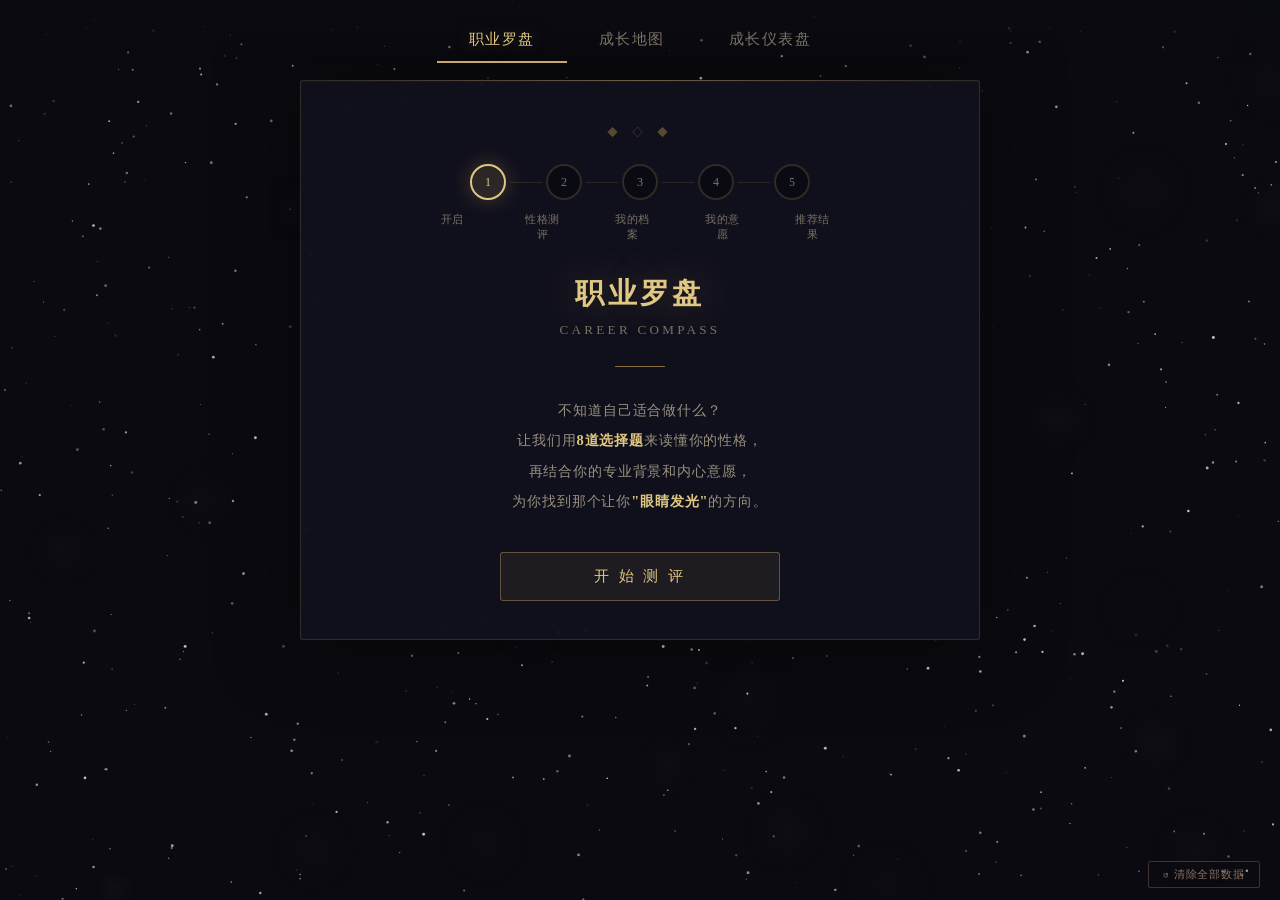
==== index.html @ 700ecfd7 "求职命运之书 - 首版发布 职业罗盘、成长地图、成长仪表盘三大专区，35个岗位数据，MBTI式性格测评。  Co-Authored-By: Claude Opus 4.7 <noreply@anthr" ====
<!DOCTYPE html>
<html lang="zh-CN">
<head>
<meta charset="UTF-8">
<meta name="viewport" content="width=device-width, initial-scale=1.0">
<title>求职命运之书 · Career Destiny</title>
<link rel="stylesheet" href="css/style.css">
</head>
<body>

<canvas id="starCanvas"></canvas>

<!-- Top Navigation -->
<nav class="top-nav">
  <button class="nav-tab active" data-zone="zone1">
    职业罗盘<span class="badge"></span>
  </button>
  <button class="nav-tab" data-zone="zone2">
    成长地图<span class="badge"></span>
  </button>
  <button class="nav-tab" data-zone="zone3">
    成长仪表盘<span class="badge"></span>
  </button>
</nav>

<!-- Zone 1: Career Compass -->
<div class="main-wrap">
  <div class="zone-container active" id="zone1"></div>
  <div class="zone-container" id="zone2"></div>
  <div class="zone-container" id="zone3"></div>
</div>

<!-- Footer reset -->
<div style="position:fixed;bottom:12px;right:20px;z-index:100;">
  <button id="hardResetBtn" style="
    background:transparent;border:1px solid rgba(200,138,126,0.3);border-radius:2px;
    color:#8a7060;font-family:inherit;font-size:0.7rem;letter-spacing:0.08em;
    padding:5px 14px;cursor:pointer;transition:all 0.3s ease;
  " onmouseover="this.style.borderColor='rgba(200,138,126,0.8)';this.style.color='#c88a7e';"
     onmouseout="this.style.borderColor='rgba(200,138,126,0.3)';this.style.color='#8a7060';"
     onclick="if(confirm('确定要清除所有数据并重新开始吗？')){localStorage.clear();location.reload();}">
    ↺ 清除全部数据
  </button>
</div>

<script src="js/data.js"></script>
<script src="js/app.js"></script>
</body>
</html>
---- css/style.css ----
/* ============================================================
   Career Destiny — 职业命运之书
   Dark Gold theme, starfield, three-zone career platform
   ============================================================ */

/* ── CSS Variables ─────────────────────────── */
:root {
  --gold: #c8a96e;
  --gold-light: #e0c882;
  --gold-dim: #8a7040;
  --gold-glow: rgba(200, 169, 110, 0.3);
  --bg: #0a0a10;
  --bg-card: rgba(18, 18, 30, 0.88);
  --text: #c8bfb0;
  --text-dim: #7a7266;
  --text-bright: #e8e0d0;
  --border: rgba(200, 169, 110, 0.18);
  --border-active: rgba(200, 169, 110, 0.5);
  --accent-red: #c88a7e;
  --accent-blue: #7ea8c8;
  --accent-green: #8ac8a0;
  --accent-purple: #a08ac8;
  --radius: 3px;
  --transition: 0.4s cubic-bezier(0.4, 0, 0.2, 1);
}

/* ── Reset ─────────────────────────────────── */
* { margin: 0; padding: 0; box-sizing: border-box; }

body {
  font-family: 'PingFang SC', 'Microsoft YaHei', 'Hiragino Sans GB', 'STSong', serif;
  background: var(--bg);
  color: var(--text);
  min-height: 100vh;
  overflow-x: hidden;
  user-select: none;
  -webkit-user-select: none;
}

/* ── Starfield Canvas ──────────────────────── */
#starCanvas {
  position: fixed;
  top: 0; left: 0;
  width: 100%; height: 100%;
  z-index: 0;
  pointer-events: none;
}

/* ── Top Navigation ────────────────────────── */
.top-nav {
  position: fixed;
  top: 0; left: 0; right: 0;
  z-index: 50;
  display: flex;
  align-items: center;
  justify-content: center;
  gap: 0;
  padding: 18px 20px 0;
  background: linear-gradient(180deg, rgba(10,10,16,0.95) 40%, transparent);
}

.nav-tab {
  position: relative;
  padding: 12px 32px;
  background: transparent;
  border: none;
  border-bottom: 2px solid transparent;
  color: var(--text-dim);
  font-family: inherit;
  font-size: 0.92rem;
  letter-spacing: 0.1em;
  cursor: pointer;
  transition: all var(--transition);
  white-space: nowrap;
}

.nav-tab:hover {
  color: #b0a590;
}

.nav-tab.active {
  color: var(--gold-light);
  border-bottom-color: var(--gold);
  text-shadow: 0 0 20px var(--gold-glow);
}

.nav-tab .badge {
  position: absolute;
  top: 6px; right: 16px;
  width: 7px; height: 7px;
  background: var(--accent-red);
  border-radius: 50%;
  opacity: 0;
  transition: opacity 0.3s ease;
}

.nav-tab .badge.show {
  opacity: 1;
  animation: pulse 2s ease infinite;
}

@keyframes pulse {
  0%, 100% { box-shadow: 0 0 0 0 rgba(200, 138, 126, 0.6); }
  50% { box-shadow: 0 0 0 6px rgba(200, 138, 126, 0); }
}

/* ── Main Layout ───────────────────────────── */
.main-wrap {
  position: relative;
  z-index: 1;
  padding-top: 80px;
  min-height: 100vh;
}

.zone-container {
  display: none;
  max-width: 720px;
  margin: 0 auto;
  padding: 0 20px 60px;
}

.zone-container.active {
  display: block;
  animation: zoneEnter 0.5s ease;
}

@keyframes zoneEnter {
  from { opacity: 0; transform: translateY(16px); }
  to { opacity: 1; transform: translateY(0); }
}

/* ── Card Base ─────────────────────────────── */
.card {
  width: 100%;
  background: var(--bg-card);
  backdrop-filter: blur(30px);
  -webkit-backdrop-filter: blur(30px);
  border: 1px solid var(--border);
  border-radius: var(--radius);
  padding: 44px 42px 38px;
  position: relative;
  box-shadow:
    0 0 80px rgba(0,0,0,0.5),
    0 0 1px rgba(200,169,110,0.2),
    inset 0 1px 0 rgba(200,169,110,0.04);
  transition: all 0.6s cubic-bezier(0.4, 0, 0.2, 1);
}

.card::before {
  content: '';
  position: absolute;
  top: -1px; left: 20px; right: 20px;
  height: 1px;
  background: linear-gradient(90deg, transparent, rgba(200,169,110,0.4), transparent);
}

.card.fade-out {
  opacity: 0;
  transform: translateY(16px);
}

/* ── Card Ornament ─────────────────────────── */
.card-ornament {
  text-align: center;
  margin-bottom: 24px;
  color: var(--gold-dim);
  font-size: 0.7rem;
  letter-spacing: 0.5em;
  opacity: 0.6;
}

/* ── Typography ────────────────────────────── */
.section-title {
  font-size: 1.8rem;
  font-weight: 600;
  text-align: center;
  color: var(--gold-light);
  letter-spacing: 0.12em;
  margin-bottom: 8px;
  text-shadow: 0 0 40px var(--gold-glow);
}

.section-subtitle {
  text-align: center;
  font-size: 0.82rem;
  color: var(--text-dim);
  letter-spacing: 0.25em;
  margin-bottom: 28px;
}

.divider-line {
  width: 50px;
  height: 1px;
  background: var(--gold-dim);
  margin: 0 auto 28px;
}

/* ── Step Indicator ────────────────────────── */
.step-indicator {
  display: flex;
  align-items: center;
  justify-content: center;
  gap: 0;
  margin-bottom: 32px;
}

.step-dot {
  display: flex;
  align-items: center;
  gap: 0;
}

.step-circle {
  width: 36px; height: 36px;
  border-radius: 50%;
  border: 2px solid rgba(200,169,110,0.2);
  display: flex;
  align-items: center;
  justify-content: center;
  font-size: 0.75rem;
  color: var(--text-dim);
  transition: all var(--transition);
  background: rgba(0,0,0,0.3);
}

.step-circle.done {
  border-color: var(--gold);
  background: rgba(200,169,110,0.1);
  color: var(--gold-light);
}

.step-circle.current {
  border-color: var(--gold-light);
  background: rgba(200,169,110,0.15);
  color: var(--gold-light);
  box-shadow: 0 0 20px var(--gold-glow);
}

.step-line {
  width: 32px; height: 1px;
  background: rgba(200,169,110,0.15);
  margin: 0 4px;
  transition: all var(--transition);
}

.step-line.done {
  background: var(--gold-dim);
}

.step-label-row {
  display: flex;
  justify-content: center;
  gap: 72px;
  margin-bottom: 36px;
}

.step-label {
  font-size: 0.7rem;
  color: var(--text-dim);
  letter-spacing: 0.08em;
  text-align: center;
  width: 36px;
  margin-left: -18px;
  transition: all var(--transition);
}

.step-label:nth-child(1) { margin-left: -15px; }

.step-label.active {
  color: var(--gold-light);
}

/* ── Buttons ───────────────────────────────── */
.btn-primary {
  display: inline-block;
  padding: 13px 38px;
  background: rgba(200,169,110,0.08);
  border: 1px solid rgba(200,169,110,0.4);
  border-radius: var(--radius);
  color: var(--gold-light);
  font-family: inherit;
  font-size: 0.95rem;
  letter-spacing: 0.2em;
  cursor: pointer;
  transition: all var(--transition);
  text-align: center;
}

.btn-primary:hover {
  background: rgba(200,169,110,0.14);
  border-color: var(--gold);
  box-shadow: 0 0 35px rgba(200,169,110,0.18);
  transform: translateY(-1px);
}

.btn-secondary {
  display: inline-block;
  padding: 10px 28px;
  background: transparent;
  border: 1px solid rgba(255,255,255,0.1);
  border-radius: var(--radius);
  color: var(--text-dim);
  font-family: inherit;
  font-size: 0.85rem;
  letter-spacing: 0.12em;
  cursor: pointer;
  transition: all var(--transition);
}

.btn-secondary:hover {
  border-color: rgba(255,255,255,0.25);
  color: #a09888;
}

.btn-block {
  display: block;
  width: 100%;
  margin: 0 auto;
}

.btn-row {
  display: flex;
  gap: 14px;
  justify-content: center;
  margin-top: 28px;
}

/* ── Quiz Choices ──────────────────────────── */
.quiz-choices {
  display: flex;
  flex-direction: column;
  gap: 11px;
}

.quiz-choice {
  width: 100%;
  text-align: left;
  padding: 16px 22px;
  background: rgba(255,255,255,0.02);
  border: 1px solid rgba(200,169,110,0.14);
  border-radius: var(--radius);
  color: #a09888;
  font-family: inherit;
  font-size: 0.93rem;
  letter-spacing: 0.06em;
  cursor: pointer;
  transition: all 0.3s ease;
  position: relative;
  overflow: hidden;
}

.quiz-choice::after {
  content: '';
  position: absolute;
  left: 0; top: 0;
  width: 2px; height: 100%;
  background: var(--gold-dim);
  transform: scaleY(0);
  transition: transform 0.3s ease;
}

.quiz-choice:hover {
  background: rgba(200,169,110,0.05);
  border-color: rgba(200,169,110,0.4);
  color: #c8b898;
  padding-left: 26px;
}

.quiz-choice:hover::after {
  transform: scaleY(1);
}

.quiz-choice.selected {
  border-color: rgba(200,169,110,0.8);
  background: rgba(200,169,110,0.1);
  color: var(--gold-light);
}

.quiz-choice.disabled {
  pointer-events: none;
  opacity: 0.35;
}

.quiz-choice .q-icon {
  display: inline-block;
  width: 24px;
  margin-right: 10px;
  opacity: 0.5;
  font-size: 0.85rem;
}

/* ── Form Elements ─────────────────────────── */
.form-group {
  margin-bottom: 20px;
}

.form-label {
  display: block;
  font-size: 0.8rem;
  color: var(--text-dim);
  letter-spacing: 0.1em;
  margin-bottom: 8px;
}

.form-input,
.form-select {
  width: 100%;
  padding: 12px 16px;
  background: rgba(255,255,255,0.03);
  border: 1px solid rgba(200,169,110,0.15);
  border-radius: var(--radius);
  color: var(--text);
  font-family: inherit;
  font-size: 0.9rem;
  letter-spacing: 0.05em;
  outline: none;
  transition: all var(--transition);
}

.form-input:focus,
.form-select:focus {
  border-color: var(--border-active);
  background: rgba(200,169,110,0.04);
  box-shadow: 0 0 15px rgba(200,169,110,0.06);
}

.form-select {
  appearance: none;
  -webkit-appearance: none;
  cursor: pointer;
  background-image: url("data:image/svg+xml,%3Csvg xmlns='http://www.w3.org/2000/svg' width='12' height='8' viewBox='0 0 12 8'%3E%3Cpath d='M1 1l5 5 5-5' stroke='%238a7040' fill='none' stroke-width='1.5'/%3E%3C/svg%3E");
  background-repeat: no-repeat;
  background-position: right 14px center;
}

/* ── Tag Select ────────────────────────────── */
.tag-group {
  display: flex;
  flex-wrap: wrap;
  gap: 10px;
}

.tag-chip {
  padding: 8px 18px;
  border: 1px solid rgba(200,169,110,0.2);
  border-radius: 20px;
  font-size: 0.82rem;
  letter-spacing: 0.05em;
  color: var(--text-dim);
  cursor: pointer;
  transition: all 0.25s ease;
  background: transparent;
  font-family: inherit;
}

.tag-chip:hover {
  border-color: rgba(200,169,110,0.5);
  color: #b0a088;
}

.tag-chip.selected {
  border-color: var(--gold);
  background: rgba(200,169,110,0.12);
  color: var(--gold-light);
}

/* ── Sortable Priority ─────────────────────── */
.priority-list {
  display: flex;
  flex-direction: column;
  gap: 8px;
}

.priority-item {
  display: flex;
  align-items: center;
  gap: 12px;
  padding: 10px 16px;
  border: 1px solid rgba(200,169,110,0.12);
  border-radius: var(--radius);
  cursor: grab;
  transition: all 0.25s ease;
}

.priority-item:hover {
  border-color: rgba(200,169,110,0.3);
  background: rgba(200,169,110,0.03);
}

.priority-rank {
  width: 24px; height: 24px;
  border-radius: 50%;
  border: 1px solid var(--gold-dim);
  display: flex;
  align-items: center;
  justify-content: center;
  font-size: 0.7rem;
  color: var(--gold-light);
}

.priority-rank.p1 { border-color: var(--gold-light); background: rgba(200,169,110,0.2); }
.priority-rank.p2 { border-color: var(--gold-dim); background: rgba(200,169,110,0.1); }
.priority-rank.p3 { border-color: rgba(200,169,110,0.3); }

.priority-label {
  font-size: 0.85rem;
  letter-spacing: 0.06em;
  color: var(--text);
}

.priority-arrows {
  margin-left: auto;
  display: flex;
  flex-direction: column;
  gap: 2px;
}

.priority-arrows button {
  background: none;
  border: none;
  color: var(--text-dim);
  cursor: pointer;
  font-size: 0.6rem;
  padding: 2px 6px;
  transition: color 0.2s ease;
}

.priority-arrows button:hover {
  color: var(--gold-light);
}

/* ── Recommendation Cards ──────────────────── */
.reco-section-label {
  font-size: 0.75rem;
  color: var(--gold-dim);
  letter-spacing: 0.2em;
  text-align: center;
  margin-bottom: 14px;
  margin-top: 24px;
}

.reco-section-label:first-child {
  margin-top: 0;
}

.job-card {
  border: 1px solid rgba(200,169,110,0.15);
  border-radius: var(--radius);
  padding: 20px 22px;
  margin-bottom: 12px;
  cursor: pointer;
  transition: all var(--transition);
  position: relative;
  overflow: hidden;
}

.job-card:hover {
  border-color: rgba(200,169,110,0.45);
  background: rgba(200,169,110,0.04);
  transform: translateY(-2px);
  box-shadow: 0 8px 30px rgba(0,0,0,0.3);
}

.job-card.expanded {
  border-color: rgba(200,169,110,0.6);
  background: rgba(200,169,110,0.05);
}

.job-card-header {
  display: flex;
  align-items: center;
  justify-content: space-between;
  margin-bottom: 6px;
}

.job-card-title {
  font-size: 1.05rem;
  font-weight: 600;
  color: var(--gold-light);
  letter-spacing: 0.08em;
}

.job-card-match {
  font-size: 0.85rem;
  font-weight: 700;
  letter-spacing: 0.05em;
}

.job-card-match.high { color: var(--accent-green); }
.job-card-match.medium { color: var(--gold-light); }
.job-card-match.low { color: var(--text-dim); }

.job-card-meta {
  font-size: 0.8rem;
  color: var(--text-dim);
  letter-spacing: 0.05em;
  margin-bottom: 6px;
}

.job-card-tags {
  display: flex;
  flex-wrap: wrap;
  gap: 8px;
  margin-top: 8px;
}

.job-card-tag {
  padding: 4px 12px;
  border: 1px solid rgba(200,169,110,0.2);
  border-radius: 2px;
  font-size: 0.72rem;
  color: var(--gold-dim);
  letter-spacing: 0.06em;
}

.job-card-detail {
  display: none;
  margin-top: 16px;
  padding-top: 16px;
  border-top: 1px solid rgba(200,169,110,0.1);
  font-size: 0.88rem;
  line-height: 1.9;
  color: #a09888;
  letter-spacing: 0.04em;
}

.job-card.expanded .job-card-detail {
  display: block;
  animation: fadeSlideIn 0.4s ease;
}

.job-card-detail h4 {
  color: var(--gold-light);
  font-size: 0.85rem;
  margin: 12px 0 6px;
  letter-spacing: 0.1em;
}

.job-card-detail ul {
  list-style: none;
  padding-left: 0;
}

.job-card-detail ul li::before {
  content: '— ';
  color: var(--gold-dim);
}

.job-card-lock {
  display: inline-block;
  margin-top: 14px;
  padding: 8px 24px;
  border: 1px solid var(--gold);
  border-radius: var(--radius);
  color: var(--gold-light);
  font-size: 0.82rem;
  letter-spacing: 0.12em;
  cursor: pointer;
  background: rgba(200,169,110,0.08);
  transition: all var(--transition);
}

.job-card-lock:hover {
  background: rgba(200,169,110,0.18);
  box-shadow: 0 0 25px var(--gold-glow);
}

.job-card-lock.locked {
  border-color: var(--accent-green);
  color: var(--accent-green);
  background: rgba(138, 200, 160, 0.08);
  pointer-events: none;
}

.job-card-special {
  position: absolute;
  top: 12px; right: 14px;
  font-size: 0.68rem;
  padding: 3px 10px;
  border-radius: 2px;
  letter-spacing: 0.08em;
}

.job-card-special.surprise {
  border: 1px solid var(--accent-purple);
  color: var(--accent-purple);
  background: rgba(160, 138, 200, 0.08);
}

/* ── Progress Bar ──────────────────────────── */
.progress-wrap {
  display: flex;
  align-items: center;
  gap: 12px;
  margin-top: 24px;
}

.progress-bar {
  flex: 1;
  height: 2px;
  background: rgba(255,255,255,0.06);
  border-radius: 1px;
  overflow: hidden;
}

.progress-fill {
  height: 100%;
  background: linear-gradient(90deg, var(--gold-dim), var(--gold-light));
  transition: width 0.8s cubic-bezier(0.4, 0, 0.2, 1);
  width: 0%;
}

.progress-text {
  font-size: 0.7rem;
  color: var(--text-dim);
  letter-spacing: 0.12em;
  white-space: nowrap;
}

/* ── Zone 2: Roadmap ───────────────────────── */
.roadmap-job-selector {
  display: flex;
  gap: 10px;
  margin-bottom: 28px;
  flex-wrap: wrap;
}

.roadmap-job-chip {
  padding: 8px 18px;
  border: 1px solid rgba(200,169,110,0.2);
  border-radius: 2px;
  font-size: 0.82rem;
  letter-spacing: 0.06em;
  color: var(--text-dim);
  cursor: pointer;
  background: transparent;
  font-family: inherit;
  transition: all var(--transition);
}

.roadmap-job-chip:hover {
  border-color: rgba(200,169,110,0.5);
  color: #b0a088;
}

.roadmap-job-chip.active {
  border-color: var(--gold);
  background: rgba(200,169,110,0.1);
  color: var(--gold-light);
}

.roadmap-job-chip.locked-target {
  border-color: var(--accent-green);
  color: var(--accent-green);
}

/* Timeline */
.timeline {
  position: relative;
  padding-left: 28px;
  margin: 20px 0;
}

.timeline::before {
  content: '';
  position: absolute;
  left: 8px; top: 4px; bottom: 4px;
  width: 1px;
  background: rgba(200,169,110,0.15);
}

.timeline-item {
  position: relative;
  margin-bottom: 24px;
  padding-left: 10px;
}

.timeline-item::before {
  content: '';
  position: absolute;
  left: -22px; top: 6px;
  width: 8px; height: 8px;
  border-radius: 50%;
  border: 1px solid var(--gold-dim);
  background: var(--bg);
  transition: all var(--transition);
}

.timeline-item.current::before {
  border-color: var(--gold-light);
  background: var(--gold-light);
  box-shadow: 0 0 10px var(--gold-glow);
}

.timeline-item .tl-title {
  font-size: 0.95rem;
  color: var(--gold-light);
  letter-spacing: 0.06em;
  margin-bottom: 4px;
}

.timeline-item .tl-desc {
  font-size: 0.82rem;
  color: var(--text-dim);
  line-height: 1.7;
  letter-spacing: 0.04em;
}

.timeline-item .tl-tags {
  display: flex;
  flex-wrap: wrap;
  gap: 6px;
  margin-top: 6px;
}

.timeline-item .tl-tag {
  padding: 3px 10px;
  border: 1px solid rgba(255,255,255,0.08);
  border-radius: 2px;
  font-size: 0.7rem;
  color: var(--text-dim);
}

/* Skill tree */
.skill-tree {
  display: grid;
  grid-template-columns: 1fr 1fr;
  gap: 14px;
}

.skill-node {
  border: 1px solid rgba(200,169,110,0.12);
  border-radius: var(--radius);
  padding: 14px 16px;
}

.skill-node.required { border-left: 3px solid var(--accent-red); }
.skill-node.recommended { border-left: 3px solid var(--accent-blue); }
.skill-node.advanced { border-left: 3px solid var(--accent-green); }

.skill-node .sn-name {
  font-size: 0.9rem;
  color: var(--text-bright);
  letter-spacing: 0.05em;
  margin-bottom: 2px;
}

.skill-node .sn-type {
  font-size: 0.65rem;
  letter-spacing: 0.1em;
  margin-bottom: 8px;
  display: inline-block;
  padding: 2px 8px;
  border-radius: 2px;
}

.sn-type.required-tag { color: var(--accent-red); border: 1px solid rgba(200,138,126,0.3); }
.sn-type.recommended-tag { color: var(--accent-blue); border: 1px solid rgba(126,168,200,0.3); }
.sn-type.advanced-tag { color: var(--accent-green); border: 1px solid rgba(138,200,160,0.3); }

.skill-node .sn-desc {
  font-size: 0.75rem;
  color: var(--text-dim);
  line-height: 1.6;
}

/* ── Zone 3: Dashboard ─────────────────────── */
.dashboard-grid {
  display: grid;
  grid-template-columns: 1fr 1fr;
  gap: 16px;
}

.dash-card {
  border: 1px solid rgba(200,169,110,0.12);
  border-radius: var(--radius);
  padding: 18px 20px;
  background: rgba(255,255,255,0.01);
}

.dash-card.full-width {
  grid-column: 1 / -1;
}

.dash-card h4 {
  font-size: 0.82rem;
  color: var(--gold-light);
  letter-spacing: 0.08em;
  margin-bottom: 14px;
}

/* Gauge */
.gauge-wrap {
  display: flex;
  flex-direction: column;
  align-items: center;
  padding: 12px 0;
}

.gauge-semicircle {
  width: 160px; height: 80px;
  position: relative;
  overflow: hidden;
}

.gauge-semicircle::before {
  content: '';
  position: absolute;
  width: 160px; height: 160px;
  border-radius: 50%;
  border: 10px solid rgba(255,255,255,0.06);
  bottom: 0;
  box-sizing: border-box;
}

.gauge-fill {
  position: absolute;
  width: 160px; height: 160px;
  border-radius: 50%;
  bottom: 0;
  border: 10px solid transparent;
  border-top-color: var(--gold);
  border-right-color: var(--gold);
  transform: rotate(-135deg);
  transition: transform 0.8s cubic-bezier(0.4, 0, 0.2, 1);
  box-sizing: border-box;
  clip: rect(0, 160px, 80px, 0);
}

.gauge-value {
  font-size: 2rem;
  font-weight: 700;
  color: var(--gold-light);
  margin-top: 8px;
}

.gauge-label {
  font-size: 0.7rem;
  color: var(--text-dim);
  letter-spacing: 0.1em;
}

/* Skill progress bars */
.skill-progress-list {
  display: flex;
  flex-direction: column;
  gap: 14px;
}

.skill-progress-item {}
.skill-progress-header {
  display: flex;
  justify-content: space-between;
  margin-bottom: 4px;
}

.skill-progress-name {
  font-size: 0.82rem;
  color: var(--text);
  letter-spacing: 0.04em;
}

.skill-progress-pct {
  font-size: 0.75rem;
  color: var(--gold-dim);
}

.skill-progress-bar {
  height: 4px;
  background: rgba(255,255,255,0.05);
  border-radius: 2px;
  overflow: hidden;
  cursor: pointer;
}

.skill-progress-fill {
  height: 100%;
  background: linear-gradient(90deg, var(--gold-dim), var(--gold-light));
  border-radius: 2px;
  transition: width 0.5s ease;
}

/* Milestone checkbox */
.milestone-list {
  display: flex;
  flex-direction: column;
  gap: 10px;
}

.milestone-item {
  display: flex;
  align-items: center;
  gap: 10px;
  padding: 8px 0;
  cursor: pointer;
}

.milestone-check {
  width: 20px; height: 20px;
  border: 1px solid rgba(200,169,110,0.3);
  border-radius: 2px;
  display: flex;
  align-items: center;
  justify-content: center;
  font-size: 0.6rem;
  transition: all var(--transition);
  flex-shrink: 0;
}

.milestone-check.done {
  background: rgba(138,200,160,0.2);
  border-color: var(--accent-green);
  color: var(--accent-green);
}

.milestone-text {
  font-size: 0.82rem;
  color: var(--text);
  letter-spacing: 0.04em;
}

.milestone-text.done {
  color: var(--text-dim);
  text-decoration: line-through;
}

/* ── Animations ────────────────────────────── */
@keyframes fadeSlideIn {
  from { opacity: 0; transform: translateY(10px); }
  to { opacity: 1; transform: translateY(0); }
}

@keyframes fadeIn {
  from { opacity: 0; }
  to { opacity: 1; }
}

.fade-in {
  animation: fadeIn 0.5s ease forwards;
}

.fade-slide {
  opacity: 0;
  animation: fadeSlideIn 0.5s ease forwards;
}

/* ── Empty state ───────────────────────────── */
.empty-state {
  text-align: center;
  padding: 48px 20px;
}

.empty-state .empty-icon {
  font-size: 3rem;
  margin-bottom: 16px;
  opacity: 0.5;
}

.empty-state p {
  color: var(--text-dim);
  font-size: 0.9rem;
  letter-spacing: 0.06em;
  line-height: 1.8;
}

/* ── Notification toast ────────────────────── */
.toast {
  position: fixed;
  top: 100px;
  left: 50%;
  transform: translateX(-50%);
  z-index: 200;
  padding: 10px 24px;
  border: 1px solid var(--gold);
  border-radius: var(--radius);
  background: rgba(20,20,30,0.95);
  color: var(--gold-light);
  font-size: 0.85rem;
  letter-spacing: 0.08em;
  opacity: 0;
  transition: opacity 0.4s ease;
  pointer-events: none;
}

.toast.show {
  opacity: 1;
}

/* ── Responsive ────────────────────────────── */
@media (max-width: 700px) {
  .nav-tab { padding: 10px 16px; font-size: 0.78rem; }
  .card { padding: 28px 18px 24px; }
  .section-title { font-size: 1.4rem; }
  .step-label-row { gap: 40px; }
  .dashboard-grid { grid-template-columns: 1fr; }
  .skill-tree { grid-template-columns: 1fr; }
}

@media (max-width: 480px) {
  .nav-tab { padding: 8px 10px; font-size: 0.7rem; letter-spacing: 0.04em; }
  .step-line { width: 16px; }
}
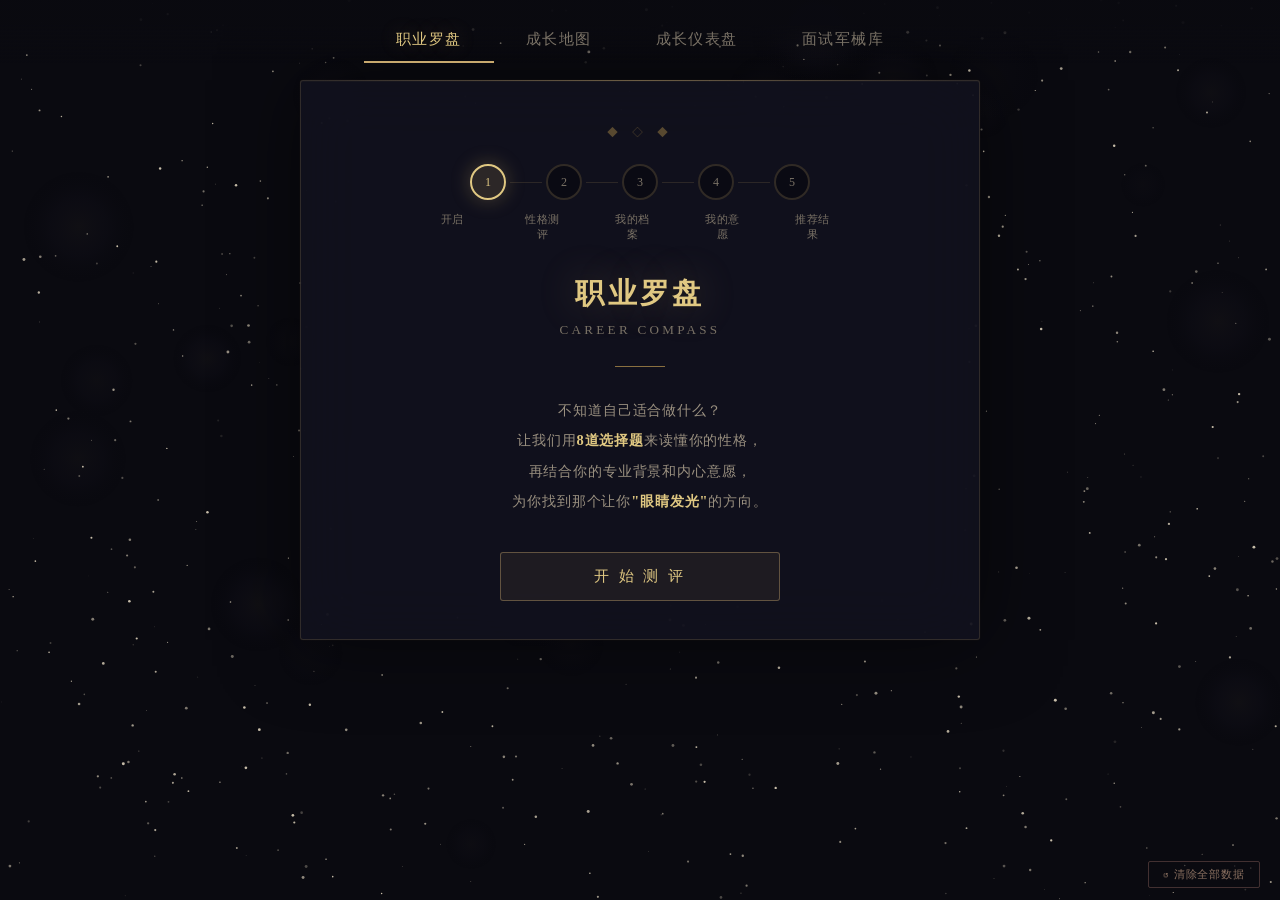
==== commit d8345f0d: "新增专区四「面试军械库」 简历诊断：20项检查清单+即时评分+5行业模板 面试题库：20+真题按行为/技术/HR/压力/群面分类，每题附框架和范文 模拟面试：随机抽题→30秒思考→2分钟作答→自评打分" ====
--- a/index.html
+++ b/index.html
@@ -21,6 +21,9 @@
   <button class="nav-tab" data-zone="zone3">
     成长仪表盘<span class="badge"></span>
   </button>
+  <button class="nav-tab" data-zone="zone4">
+    面试军械库<span class="badge"></span>
+  </button>
 </nav>
 
 <!-- Zone 1: Career Compass -->
@@ -28,6 +31,7 @@
   <div class="zone-container active" id="zone1"></div>
   <div class="zone-container" id="zone2"></div>
   <div class="zone-container" id="zone3"></div>
+  <div class="zone-container" id="zone4"></div>
 </div>
 
 <!-- Footer reset -->
@@ -45,5 +49,6 @@
 
 <script src="js/data.js"></script>
 <script src="js/app.js"></script>
+<script src="js/zone4.js"></script>
 </body>
 </html>
--- a/css/style.css
+++ b/css/style.css
@@ -1100,3 +1100,305 @@
   .nav-tab { padding: 8px 10px; font-size: 0.7rem; letter-spacing: 0.04em; }
   .step-line { width: 16px; }
 }
+
+/* ══════════════════════════════════════════════
+   Companion Pet — 命运精灵
+   ══════════════════════════════════════════════ */
+
+.companion-wrap {
+  position: relative;
+  margin-top: 24px;
+  display: flex;
+  align-items: flex-start;
+  gap: 14px;
+  padding: 18px 0 0;
+  border-top: 1px solid rgba(200,169,110,0.08);
+}
+
+.companion-pet {
+  flex-shrink: 0;
+  width: 52px;
+  height: 52px;
+  position: relative;
+  cursor: pointer;
+  transition: transform 0.2s ease;
+}
+
+.companion-pet:hover { transform: scale(1.1); }
+.companion-pet:active { transform: scale(0.9); }
+
+.pet-body {
+  width: 52px;
+  height: 52px;
+  border-radius: 50%;
+  background: radial-gradient(circle at 40% 35%, rgba(230,210,150,0.9), rgba(180,150,100,0.7) 60%, rgba(120,100,70,0.4) 100%);
+  box-shadow:
+    0 0 20px rgba(200,169,110,0.6),
+    0 0 50px rgba(200,169,110,0.25),
+    inset 0 -4px 8px rgba(0,0,0,0.2);
+  position: relative;
+  animation: petFloat 3s ease-in-out infinite;
+  transition: all 0.6s ease;
+}
+
+.pet-body.happy {
+  background: radial-gradient(circle at 40% 35%, rgba(255,230,140,1), rgba(200,220,120,0.8) 60%, rgba(140,180,80,0.5) 100%);
+  box-shadow: 0 0 30px rgba(200,220,120,0.8), 0 0 60px rgba(200,220,120,0.3);
+}
+
+.pet-body.worried {
+  background: radial-gradient(circle at 40% 35%, rgba(200,170,150,0.8), rgba(160,120,100,0.6) 60%, rgba(100,80,60,0.3) 100%);
+  box-shadow: 0 0 12px rgba(200,140,120,0.4), 0 0 30px rgba(200,140,120,0.15);
+  animation: petShiver 0.5s ease-in-out infinite;
+}
+
+.pet-body.proud {
+  background: radial-gradient(circle at 40% 35%, rgba(255,215,100,1), rgba(240,180,60,0.9) 40%, rgba(200,140,40,0.6) 80%);
+  box-shadow:
+    0 0 35px rgba(255,200,80,0.9),
+    0 0 70px rgba(255,200,80,0.4),
+    0 0 100px rgba(255,180,60,0.2);
+  animation: petBounce 0.5s ease-in-out infinite;
+}
+
+.pet-body.idle {
+  animation: petFloat 3s ease-in-out infinite;
+}
+
+/* Pet eyes */
+.pet-eyes {
+  position: absolute;
+  top: 16px;
+  left: 50%;
+  transform: translateX(-50%);
+  display: flex;
+  gap: 10px;
+}
+
+.pet-eye {
+  width: 8px; height: 8px;
+  border-radius: 50%;
+  background: #1a1008;
+  position: relative;
+  transition: all 0.3s ease;
+}
+
+.pet-eye::after {
+  content: '';
+  position: absolute;
+  top: 1px; left: 1px;
+  width: 3px; height: 3px;
+  border-radius: 50%;
+  background: rgba(255,255,255,0.7);
+}
+
+.pet-mouth {
+  position: absolute;
+  bottom: 12px;
+  left: 50%;
+  transform: translateX(-50%);
+  width: 10px;
+  height: 5px;
+  border-bottom: 2px solid #1a1008;
+  border-radius: 0 0 5px 5px;
+  transition: all 0.3s ease;
+}
+
+.pet-body.happy .pet-mouth {
+  width: 14px;
+  height: 8px;
+  border-bottom-width: 2.5px;
+}
+
+.pet-body.worried .pet-mouth {
+  width: 8px;
+  height: 4px;
+  border-bottom: none;
+  border-top: 2px solid #1a1008;
+  border-radius: 5px 5px 0 0;
+  bottom: 11px;
+}
+
+.pet-body.proud .pet-mouth {
+  width: 6px;
+  height: 6px;
+  border-radius: 50%;
+  border-bottom: none;
+  background: #1a1008;
+  bottom: 13px;
+}
+
+/* Pet sparkle particles */
+.pet-sparkle {
+  position: absolute;
+  width: 3px; height: 3px;
+  border-radius: 50%;
+  background: var(--gold-light);
+  opacity: 0;
+  animation: sparkleFloat 1.5s ease-out infinite;
+}
+
+.pet-sparkle:nth-child(1) { top: -6px; left: 50%; animation-delay: 0s; }
+.pet-sparkle:nth-child(2) { top: 20px; left: -6px; animation-delay: 0.5s; }
+.pet-sparkle:nth-child(3) { top: 20px; right: -6px; animation-delay: 1s; }
+
+.pet-body.happy .pet-sparkle,
+.pet-body.proud .pet-sparkle {
+  opacity: 1;
+}
+
+/* Speech bubble */
+.pet-speech {
+  flex: 1;
+  position: relative;
+  background: rgba(30,30,45,0.9);
+  border: 1px solid rgba(200,169,110,0.25);
+  border-radius: 6px;
+  padding: 12px 16px;
+  font-size: 0.82rem;
+  color: #c8b898;
+  letter-spacing: 0.05em;
+  line-height: 1.7;
+  min-height: 44px;
+  animation: fadeSlideIn 0.4s ease;
+}
+
+.pet-speech::before {
+  content: '';
+  position: absolute;
+  left: -8px;
+  top: 18px;
+  width: 0; height: 0;
+  border-top: 6px solid transparent;
+  border-bottom: 6px solid transparent;
+  border-right: 8px solid rgba(200,169,110,0.25);
+}
+
+.pet-speech .step-hint {
+  display: block;
+  margin-top: 6px;
+  padding: 6px 10px;
+  border-left: 2px solid var(--gold);
+  font-size: 0.78rem;
+  color: var(--gold-light);
+  letter-spacing: 0.06em;
+}
+
+/* Pet click ripple */
+.pet-ripple {
+  position: absolute;
+  top: 50%; left: 50%;
+  width: 0; height: 0;
+  border-radius: 50%;
+  background: rgba(200,169,110,0.3);
+  transform: translate(-50%, -50%);
+  animation: petRipple 0.6s ease-out forwards;
+  pointer-events: none;
+}
+
+@keyframes petFloat {
+  0%, 100% { transform: translateY(0); }
+  50% { transform: translateY(-6px); }
+}
+
+@keyframes petBounce {
+  0%, 100% { transform: translateY(0) scale(1); }
+  50% { transform: translateY(-10px) scale(1.08); }
+}
+
+@keyframes petShiver {
+  0%, 100% { transform: translateX(0); }
+  25% { transform: translateX(-2px); }
+  75% { transform: translateX(2px); }
+}
+
+@keyframes sparkleFloat {
+  0% { transform: translateY(0) scale(0); opacity: 0; }
+  50% { opacity: 1; }
+  100% { transform: translateY(-16px) scale(1.5); opacity: 0; }
+}
+
+@keyframes petRipple {
+  to { width: 80px; height: 80px; opacity: 0; }
+}
+
+/* ══════════════════════════════════════════════
+   Zone 4 — 面试军械库
+   ══════════════════════════════════════════════ */
+
+/* Sub-tabs */
+.z4-tab {
+  padding: 9px 22px;
+  border: 1px solid rgba(200,169,110,0.18);
+  border-radius: 2px;
+  background: transparent;
+  color: var(--text-dim);
+  font-family: inherit;
+  font-size: 0.82rem;
+  letter-spacing: 0.06em;
+  cursor: pointer;
+  transition: all var(--transition);
+}
+
+.z4-tab:hover {
+  border-color: rgba(200,169,110,0.4);
+  color: #b0a590;
+}
+
+.z4-tab.active {
+  border-color: var(--gold);
+  background: rgba(200,169,110,0.1);
+  color: var(--gold-light);
+}
+
+/* Question filter buttons */
+.q-filter {
+  padding: 6px 16px;
+  border: 1px solid rgba(200,169,110,0.15);
+  border-radius: 20px;
+  background: transparent;
+  color: var(--text-dim);
+  font-family: inherit;
+  font-size: 0.76rem;
+  letter-spacing: 0.05em;
+  cursor: pointer;
+  transition: all var(--transition);
+}
+
+.q-filter:hover {
+  border-color: rgba(200,169,110,0.4);
+  color: #b0a088;
+}
+
+.q-filter.active {
+  border-color: var(--gold);
+  background: rgba(200,169,110,0.12);
+  color: var(--gold-light);
+}
+
+/* Q card hover */
+.q-card:hover {
+  border-color: rgba(200,169,110,0.3) !important;
+  background: rgba(200,169,110,0.02) !important;
+}
+
+/* Resume checkbox */
+.resume-check-row:hover .resume-checkbox {
+  border-color: var(--gold) !important;
+}
+
+/* Mock interview timer pulse */
+#countdownTimer {
+  transition: color 0.5s ease, transform 0.3s ease;
+}
+
+/* Eval button hover */
+.eval-btn:hover {
+  border-color: rgba(200,169,110,0.5) !important;
+  color: #b0a088 !important;
+}
+
+/* Group case card hover */
+.group-case-card:hover {
+  border-color: rgba(200,169,110,0.3) !important;
+}
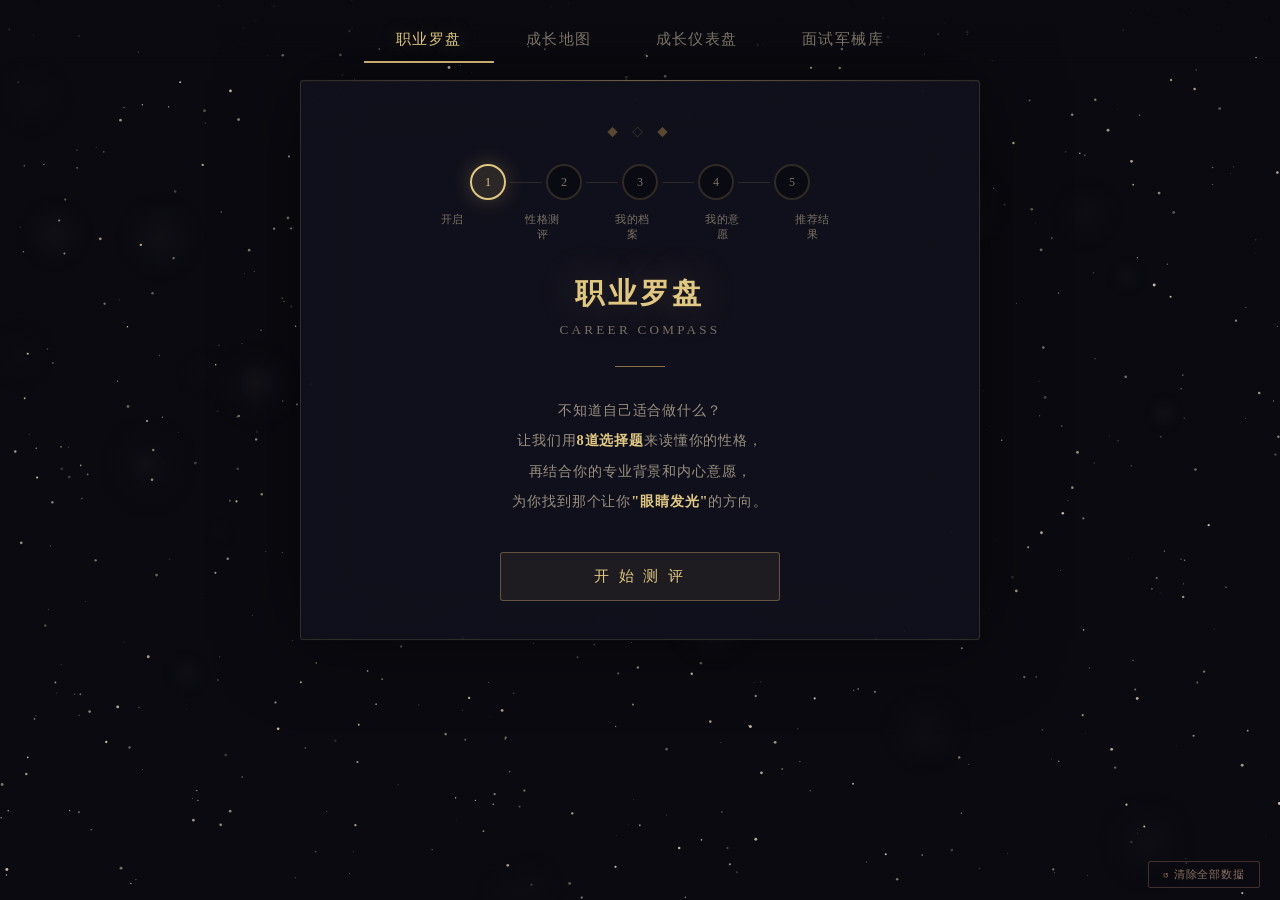
==== commit 6e337f74: "添加版本标记 + 缓存刷新参数，确保部署生效 Co-Authored-By: Claude Opus 4.7 <noreply@anthropic.com>" ====
--- a/index.html
+++ b/index.html
@@ -49,6 +49,6 @@
 
 <script src="js/data.js"></script>
 <script src="js/app.js"></script>
-<script src="js/zone4.js"></script>
+<script src="js/zone4.js?v=2"></script>
 </body>
 </html>
--- a/css/style.css
+++ b/css/style.css
@@ -1402,3 +1402,234 @@
 .group-case-card:hover {
   border-color: rgba(200,169,110,0.3) !important;
 }
+
+/* ── AI Resume Upload ──────────────────────── */
+.upload-zone {
+  border: 2px dashed rgba(200,169,110,0.3);
+  border-radius: 6px;
+  padding: 40px 20px;
+  text-align: center;
+  cursor: pointer;
+  transition: all var(--transition);
+  background: rgba(255,255,255,0.01);
+  position: relative;
+}
+
+.upload-zone:hover, .upload-zone.dragover {
+  border-color: var(--gold);
+  background: rgba(200,169,110,0.05);
+  box-shadow: 0 0 30px rgba(200,169,110,0.1);
+}
+
+.upload-zone.has-file {
+  border-color: var(--accent-green);
+  border-style: solid;
+  background: rgba(138,200,160,0.05);
+}
+
+.upload-icon {
+  font-size: 2.5rem;
+  margin-bottom: 10px;
+  opacity: 0.7;
+  transition: all var(--transition);
+}
+
+.upload-zone:hover .upload-icon { opacity: 1; transform: translateY(-4px); }
+
+.upload-text {
+  font-size: 0.9rem;
+  color: var(--text-dim);
+  letter-spacing: 0.06em;
+  margin-bottom: 4px;
+}
+
+.upload-hint {
+  font-size: 0.72rem;
+  color: var(--text-dim);
+  opacity: 0.6;
+}
+
+/* Settings gear */
+.ai-settings-toggle {
+  position: absolute;
+  top: 10px; right: 10px;
+  width: 32px; height: 32px;
+  border-radius: 50%;
+  border: 1px solid rgba(200,169,110,0.2);
+  background: transparent;
+  color: var(--text-dim);
+  font-size: 1rem;
+  cursor: pointer;
+  transition: all var(--transition);
+  display: flex;
+  align-items: center;
+  justify-content: center;
+  z-index: 5;
+}
+
+.ai-settings-toggle:hover {
+  border-color: var(--gold);
+  color: var(--gold-light);
+}
+
+.ai-settings-toggle.configured {
+  border-color: var(--accent-green);
+  color: var(--accent-green);
+}
+
+/* API Key modal */
+.api-modal-overlay {
+  position: fixed;
+  top: 0; left: 0; right: 0; bottom: 0;
+  background: rgba(0,0,0,0.7);
+  z-index: 300;
+  display: flex;
+  align-items: center;
+  justify-content: center;
+  animation: fadeIn 0.3s ease;
+}
+
+.api-modal {
+  background: rgba(20,20,35,0.98);
+  border: 1px solid rgba(200,169,110,0.3);
+  border-radius: 4px;
+  padding: 28px 24px;
+  max-width: 440px;
+  width: 90%;
+  box-shadow: 0 0 60px rgba(0,0,0,0.6);
+  animation: fadeSlideIn 0.3s ease;
+}
+
+.api-modal h4 {
+  color: var(--gold-light);
+  font-size: 1rem;
+  letter-spacing: 0.08em;
+  margin-bottom: 8px;
+}
+
+.api-modal p {
+  font-size: 0.78rem;
+  color: var(--text-dim);
+  line-height: 1.7;
+  margin-bottom: 16px;
+}
+
+.api-modal select {
+  -webkit-appearance: none;
+  -moz-appearance: none;
+  appearance: none;
+  background-image: url("data:image/svg+xml,%3Csvg xmlns='http://www.w3.org/2000/svg' width='10' height='6'%3E%3Cpath d='M0 0l5 6 5-6z' fill='%23c8a96e'/%3E%3C/svg%3E");
+  background-repeat: no-repeat;
+  background-position: right 10px center;
+  padding-right: 28px;
+}
+
+.api-modal select option {
+  background: #1a1a2e;
+  color: #b8b0a0;
+}
+
+.api-modal label {
+  display: block;
+  font-size: 0.75rem;
+  color: var(--gold-dim);
+  margin-bottom: 4px;
+  letter-spacing: 0.06em;
+}
+
+/* AI result card */
+.ai-result {
+  border: 1px solid rgba(200,169,110,0.2);
+  border-radius: 4px;
+  padding: 20px 22px;
+  margin-top: 16px;
+  background: rgba(20,20,35,0.5);
+  animation: fadeSlideIn 0.5s ease;
+}
+
+.ai-result-header {
+  display: flex;
+  align-items: center;
+  gap: 10px;
+  margin-bottom: 14px;
+  padding-bottom: 12px;
+  border-bottom: 1px solid rgba(200,169,110,0.1);
+}
+
+.ai-result-score {
+  width: 52px; height: 52px;
+  border-radius: 50%;
+  border: 2px solid var(--gold);
+  display: flex;
+  align-items: center;
+  justify-content: center;
+  font-size: 1.2rem;
+  font-weight: 700;
+  color: var(--gold-light);
+  background: rgba(200,169,110,0.1);
+}
+
+.ai-result-body {
+  font-size: 0.85rem;
+  line-height: 1.9;
+  color: #b8b0a0;
+  letter-spacing: 0.04em;
+}
+
+.ai-result-body h5 {
+  color: var(--gold-light);
+  font-size: 0.82rem;
+  margin: 14px 0 6px;
+  letter-spacing: 0.08em;
+}
+
+.ai-result-body .highlight-good {
+  color: var(--accent-green);
+  font-weight: 500;
+}
+
+.ai-result-body .highlight-bad {
+  color: var(--accent-red);
+  font-weight: 500;
+}
+
+/* Loading spinner for AI */
+.ai-loading {
+  display: flex;
+  flex-direction: column;
+  align-items: center;
+  gap: 12px;
+  padding: 32px 0;
+}
+
+.ai-spinner {
+  width: 40px; height: 40px;
+  border: 2px solid rgba(200,169,110,0.15);
+  border-top-color: var(--gold);
+  border-radius: 50%;
+  animation: spin 0.8s linear infinite;
+}
+
+@keyframes spin {
+  to { transform: rotate(360deg); }
+}
+
+/* Remove file button */
+.remove-file-btn {
+  position: absolute;
+  top: 10px; left: 10px;
+  width: 28px; height: 28px;
+  border-radius: 50%;
+  border: 1px solid rgba(200,138,126,0.4);
+  background: rgba(200,138,126,0.1);
+  color: var(--accent-red);
+  font-size: 0.8rem;
+  cursor: pointer;
+  display: none;
+  align-items: center;
+  justify-content: center;
+  z-index: 5;
+}
+
+.upload-zone.has-file .remove-file-btn { display: flex; }
+.remove-file-btn:hover { background: rgba(200,138,126,0.2); }
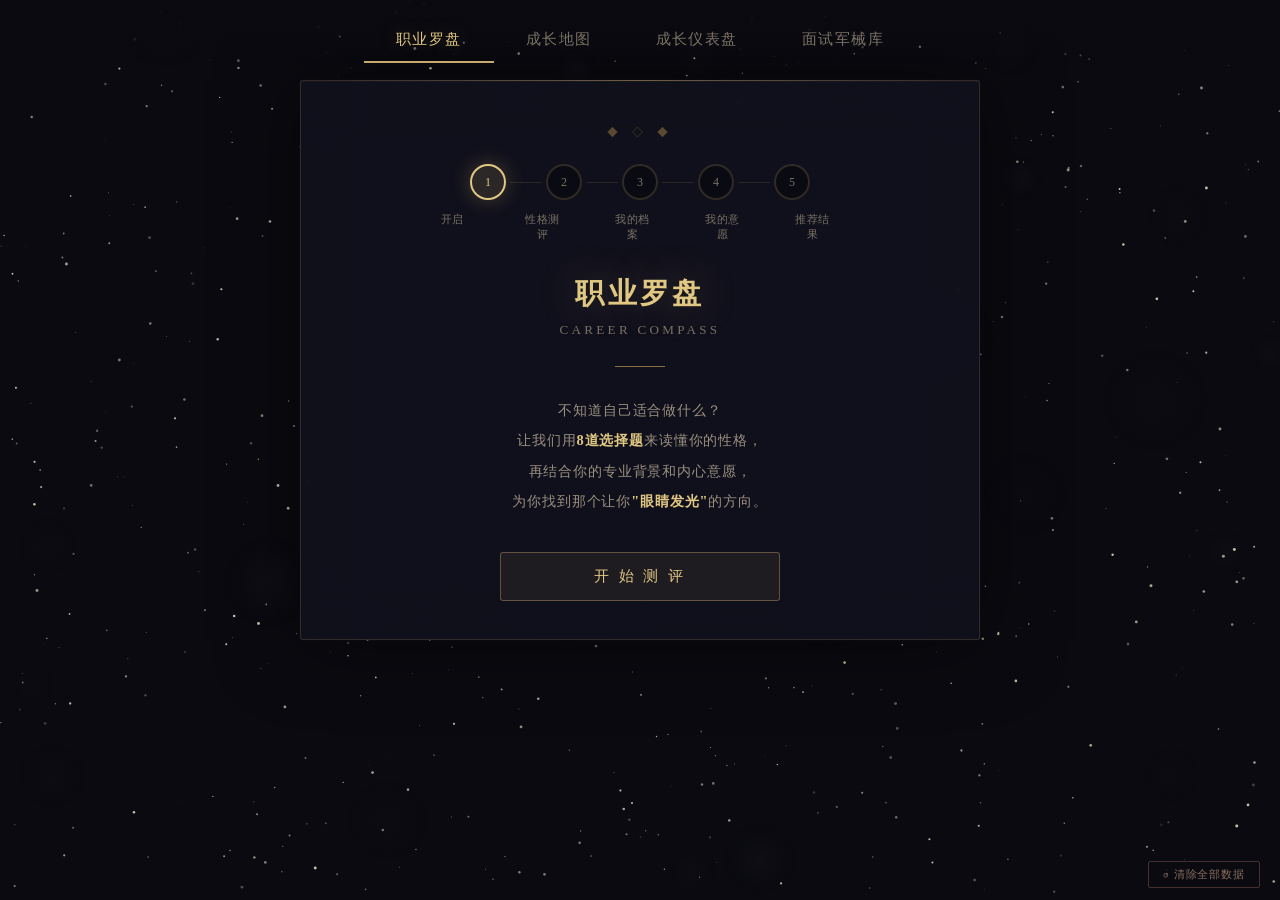
==== commit e691154a: "修复 JS 缓存：data.js/app.js 添加版本号参数 v=3 Co-Authored-By: Claude Opus 4.7 <noreply@anthropic.com>" ====
--- a/index.html
+++ b/index.html
@@ -47,8 +47,8 @@
   </button>
 </div>
 
-<script src="js/data.js"></script>
-<script src="js/app.js"></script>
-<script src="js/zone4.js?v=2"></script>
+<script src="js/data.js?v=3"></script>
+<script src="js/app.js?v=3"></script>
+<script src="js/zone4.js?v=3"></script>
 </body>
 </html>
--- a/css/style.css
+++ b/css/style.css
@@ -1633,3 +1633,10 @@
 
 .upload-zone.has-file .remove-file-btn { display: flex; }
 .remove-file-btn:hover { background: rgba(200,138,126,0.2); }
+
+/* ── AI interpretation ──────────────────────── */
+.ai-interp-text { transition: opacity 0.5s ease; }
+@keyframes dotPulse {
+  0%, 100% { opacity: 0.3; transform: scale(0.8); }
+  50% { opacity: 1; transform: scale(1.3); }
+}
